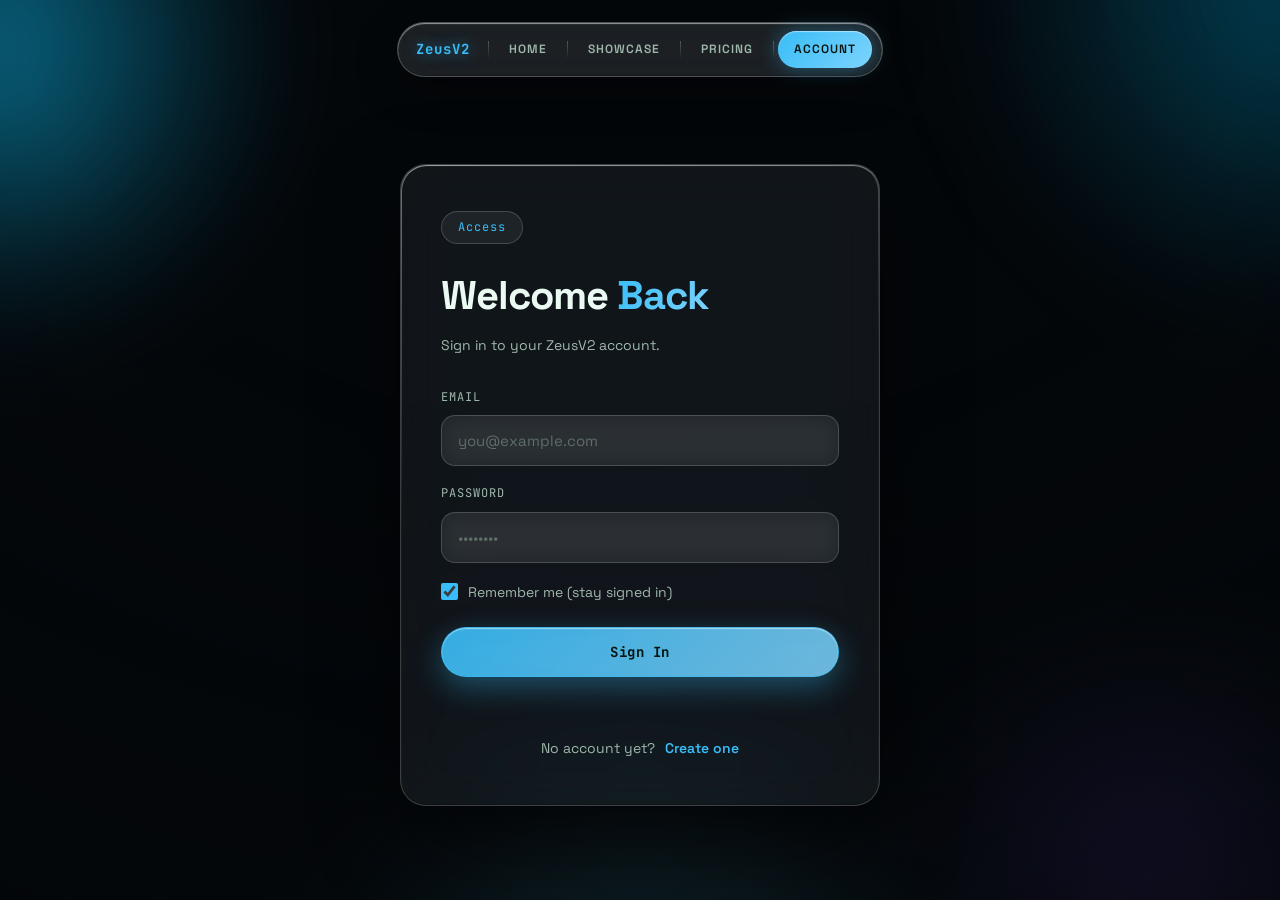
==== account.html @ 8a1e8d16 "Add files via upload" ====
<!DOCTYPE html>
<html lang="en">
<head>
<meta charset="UTF-8" />
<meta name="viewport" content="width=device-width, initial-scale=1.0" />
<title>ZeusV2 — Account</title>
<link rel="preconnect" href="https://fonts.googleapis.com" />
<link rel="preconnect" href="https://fonts.gstatic.com" crossorigin />
<link href="https://fonts.googleapis.com/css2?family=Space+Grotesk:wght@400;500;600;700&family=JetBrains+Mono:wght@500;700&display=swap" rel="stylesheet" />
<style>
  :root {
    --bg: #04070a;
    --green: #38bdf8;
    --green-soft: #7dd3fc;
    --green-dim: #0e7490;
    --text: #eafaf2;
    --muted: #9fb8ac;
    --radius: 26px;
    --glass: rgba(255,255,255,0.06);
    --glass-strong: rgba(255,255,255,0.10);
    --glass-border: rgba(255,255,255,0.18);
    --glass-hi: rgba(255,255,255,0.35);
  }

  * { margin: 0; padding: 0; box-sizing: border-box; }
  html { scroll-behavior: smooth; }
  body {
    font-family: 'Space Grotesk', system-ui, sans-serif;
    background: var(--bg); color: var(--text); line-height: 1.6;
    -webkit-font-smoothing: antialiased; overflow-x: hidden; min-height: 100vh;
  }
  ::selection { background: rgba(56,189,248,0.3); color: #fff; }

  body::before {
    content: ''; position: fixed; inset: -30%; z-index: 0; pointer-events: none;
    background:
      radial-gradient(38vw 38vw at 18% 22%, rgba(56,189,248,0.55), transparent 60%),
      radial-gradient(42vw 42vw at 82% 18%, rgba(14,116,144,0.5), transparent 60%),
      radial-gradient(46vw 46vw at 50% 95%, rgba(125,211,252,0.4), transparent 60%),
      radial-gradient(30vw 30vw at 75% 80%, rgba(120,90,255,0.25), transparent 60%);
    filter: blur(60px) saturate(140%);
    animation: drift 22s ease-in-out infinite alternate;
  }
  @keyframes drift {
    0%   { transform: translate(0,0) scale(1) rotate(0deg); }
    50%  { transform: translate(4%, -3%) scale(1.08) rotate(8deg); }
    100% { transform: translate(-3%, 4%) scale(1.04) rotate(-6deg); }
  }
  body::after {
    content: ''; position: fixed; inset: 0; z-index: 0; pointer-events: none;
    background: radial-gradient(120% 120% at 50% 0%, transparent 40%, rgba(4,7,10,0.7) 100%);
  }

  #cursorGlow {
    position: fixed; top: 0; left: 0; width: 460px; height: 460px; border-radius: 50%;
    pointer-events: none; z-index: 1; transform: translate(-50%, -50%);
    background: radial-gradient(circle, rgba(56,189,248,0.22), rgba(56,189,248,0.07) 35%, transparent 70%);
    filter: blur(14px); transition: opacity .4s; opacity: 0; mix-blend-mode: screen;
  }

  #progress { position: fixed; top: 0; left: 0; height: 3px; width: 0%; z-index: 300; background: linear-gradient(90deg, var(--green-dim), var(--green), var(--green-soft)); box-shadow: 0 0 12px var(--green); }

  .container { max-width: 480px; margin: 0 auto; padding: 0 24px; position: relative; z-index: 2; }

  .btn {
    font-family: 'JetBrains Mono', monospace; font-weight: 700; font-size: 14px;
    letter-spacing: 0.5px; padding: 15px 38px; border-radius: 50px;
    text-decoration: none; display: inline-block; cursor: pointer; position: relative; overflow: hidden;
    transition: transform .25s, box-shadow .25s, background .25s, color .25s;
    border: 1px solid var(--glass-border); color: var(--text);
    background: var(--glass-strong);
    backdrop-filter: blur(14px) saturate(160%); -webkit-backdrop-filter: blur(14px) saturate(160%);
    box-shadow: inset 0 1px 1px var(--glass-hi), 0 8px 24px rgba(0,0,0,0.35);
  }
  .btn-primary {
    color: #04130c; border: 1px solid rgba(56,189,248,0.5);
    background: linear-gradient(135deg, rgba(56,189,248,0.9), rgba(125,211,252,0.85));
    box-shadow: inset 0 1px 1px rgba(255,255,255,0.5), 0 10px 30px rgba(56,189,248,0.35);
  }
  .btn-primary:hover { transform: translateY(-3px); box-shadow: inset 0 1px 1px rgba(255,255,255,0.6), 0 14px 44px rgba(56,189,248,0.5); }

  /* ===== Floating glass panel ===== */
  .side-panel {
    position: fixed; top: 22px; left: 50%; transform: translateX(-50%);
    z-index: 60; display: flex; flex-direction: row; align-items: center; gap: 4px;
    padding: 8px 10px; border-radius: 50px;
    background: rgba(255,255,255,0.10); backdrop-filter: blur(30px) saturate(180%);
    -webkit-backdrop-filter: blur(30px) saturate(180%);
    border: 1px solid rgba(255,255,255,0.22);
    box-shadow: inset 0 1px 1px rgba(255,255,255,0.55), inset 0 -1px 1px rgba(0,0,0,0.18), 0 12px 40px rgba(0,0,0,0.45);
  }
  .side-panel .sp-name {
    font-family: 'JetBrains Mono', monospace; font-weight: 700; font-size: 14px;
    letter-spacing: 1px; color: var(--green); padding: 0 14px 0 8px; text-shadow: 0 0 14px rgba(56,189,248,0.6);
  }
  .side-panel .sp-divider { width: 1px; height: 18px; background: linear-gradient(rgba(255,255,255,0.25), transparent); }
  .side-panel a {
    position: relative; color: var(--muted); text-decoration: none; font-size: 12px; font-weight: 600;
    letter-spacing: 1px; text-transform: uppercase; padding: 9px 16px; border-radius: 50px;
    transition: color .25s, background .25s, box-shadow .25s;
  }
  .side-panel a:hover { color: var(--text); background: rgba(255,255,255,0.10); }
  .side-panel a.active { color: #04130c; background: linear-gradient(135deg, var(--green), var(--green-soft)); box-shadow: inset 0 1px 1px rgba(255,255,255,0.5), 0 0 20px rgba(56,189,248,0.4); }

  /* ===== Account card ===== */
  .account-wrap { min-height: 100vh; display: flex; flex-direction: column; justify-content: center; padding: 130px 0 60px; }
  .account-card {
    position: relative; border-radius: var(--radius); padding: 46px 40px;
    background: var(--glass); backdrop-filter: blur(26px) saturate(170%); -webkit-backdrop-filter: blur(26px) saturate(170%);
    border: 1px solid var(--glass-border);
    box-shadow: inset 0 1px 1px var(--glass-hi), inset 0 -1px 1px rgba(0,0,0,0.25), 0 30px 80px rgba(0,0,0,0.55);
  }
  .account-card::before {
    content: ''; position: absolute; inset: 0; border-radius: var(--radius); padding: 1px; pointer-events: none;
    background: linear-gradient(160deg, rgba(255,255,255,0.4), transparent 45%);
    -webkit-mask: linear-gradient(#000 0 0) content-box, linear-gradient(#000 0 0);
    -webkit-mask-composite: xor; mask-composite: exclude;
  }
  .account-card .tag {
    display: inline-block; font-family: 'JetBrains Mono', monospace; font-size: 12px;
    color: var(--green); border: 1px solid var(--glass-border); border-radius: 50px;
    padding: 6px 16px; margin-bottom: 20px; letter-spacing: 1px; background: var(--glass);
  }
  .account-card h1 { font-size: clamp(30px, 5vw, 40px); font-weight: 700; letter-spacing: -1px; margin-bottom: 6px; }
  .account-card h1 .accent {
    background: linear-gradient(120deg, var(--green), var(--green-soft));
    -webkit-background-clip: text; background-clip: text; -webkit-text-fill-color: transparent;
  }
  .account-card .sub { color: var(--muted); font-size: 14px; margin-bottom: 32px; }

  .field { margin-bottom: 18px; }
  .field label {
    display: block; font-family: 'JetBrains Mono', monospace; font-size: 12px;
    letter-spacing: 1px; text-transform: uppercase; color: var(--muted); margin-bottom: 8px;
  }
  .field input {
    width: 100%; padding: 15px 16px; border-radius: 14px;
    background: var(--glass); border: 1px solid var(--glass-border); color: var(--text);
    font-family: 'Space Grotesk', sans-serif; font-size: 15px; outline: none;
    backdrop-filter: blur(10px); -webkit-backdrop-filter: blur(10px);
    transition: border-color .25s, box-shadow .25s;
  }
  .field input::placeholder { color: #5d6f66; }
  .field input:focus { border-color: rgba(56,189,248,0.6); box-shadow: 0 0 0 3px rgba(56,189,248,0.15); }

  .remember { display: flex; align-items: center; gap: 10px; margin: 6px 0 24px; color: var(--muted); font-size: 14px; cursor: pointer; user-select: none; }
  .remember input { width: 17px; height: 17px; accent-color: var(--green); cursor: pointer; }

  .toggle-row { margin-top: 24px; text-align: center; color: var(--muted); font-size: 14px; }
  .toggle-row button {
    background: none; border: none; color: var(--green); font-family: 'Space Grotesk', sans-serif;
    font-weight: 600; font-size: 14px; cursor: pointer; padding: 0; margin-left: 6px;
  }
  .toggle-row button:hover { text-shadow: 0 0 10px var(--green); }

  .msg { margin-top: 18px; font-size: 13px; min-height: 18px; text-align: center; }
  .msg.error { color: #ff6b6b; }
  .msg.ok { color: var(--green); }

  @media (max-width: 900px) { .side-panel { display: none; } }
</style>
</head>
<body>

<div id="progress"></div>
<div id="cursorGlow"></div>

<aside class="side-panel">
  <div class="sp-name">ZeusV2</div>
  <div class="sp-divider"></div>
  <a href="index.html#top">Home</a>
  <div class="sp-divider"></div>
  <a href="index.html#showcase">Showcase</a>
  <div class="sp-divider"></div>
  <a href="index.html#pricing">Pricing</a>
  <div class="sp-divider"></div>
  <a href="account.html" class="active">Account</a>
</aside>

<main class="account-wrap container">
  <div class="account-card">
    <span class="tag" id="formTag">Access</span>
    <h1 id="formTitle">Welcome <span class="accent">Back</span></h1>
    <p class="sub" id="formSub">Sign in to your ZeusV2 account.</p>

    <form id="authForm" novalidate>
      <div class="field" id="usernameField" style="display:none;">
        <label for="username">Username</label>
        <input type="text" id="username" name="username" placeholder="Your username" autocomplete="username" />
      </div>
      <div class="field">
        <label for="email">Email</label>
        <input type="email" id="email" name="email" placeholder="you@example.com" autocomplete="email" required />
      </div>
      <div class="field">
        <label for="password">Password</label>
        <input type="password" id="password" name="password" placeholder="••••••••" autocomplete="current-password" required />
      </div>
      <label class="remember" id="rememberRow" style="display:none;">
        <input type="checkbox" id="remember" checked />
        <span>Remember me (stay signed in)</span>
      </label>
      <button type="submit" class="btn btn-primary" id="submitBtn" style="width:100%;">Sign In</button>
      <div class="msg" id="msg"></div>
    </form>

    <div class="toggle-row">
      <span id="toggleText">No account yet?</span>
      <button type="button" id="toggleBtn">Create one</button>
    </div>
  </div>
</main>

<script>
  let mode = 'login';

  const form = document.getElementById('authForm');
  const usernameField = document.getElementById('usernameField');
  const emailInput = document.getElementById('email');
  const passwordInput = document.getElementById('password');
  const submitBtn = document.getElementById('submitBtn');
  const msg = document.getElementById('msg');
  const toggleBtn = document.getElementById('toggleBtn');
  const toggleText = document.getElementById('toggleText');
  const formTitle = document.getElementById('formTitle');
  const formSub = document.getElementById('formSub');
  const formTag = document.getElementById('formTag');

  function setMode(next) {
    mode = next;
    msg.textContent = '';
    msg.className = 'msg';
    if (mode === 'login') {
      usernameField.style.display = 'none';
      document.getElementById('rememberRow').style.display = 'flex';
      formTag.textContent = 'Access';
      formTitle.innerHTML = 'Welcome <span class="accent">Back</span>';
      formSub.textContent = 'Sign in to your ZeusV2 account.';
      submitBtn.textContent = 'Sign In';
      toggleText.textContent = 'No account yet?';
      toggleBtn.textContent = 'Create one';
      passwordInput.setAttribute('autocomplete', 'current-password');
    } else {
      usernameField.style.display = 'block';
      document.getElementById('rememberRow').style.display = 'none';
      formTag.textContent = 'Join';
      formTitle.innerHTML = 'Create <span class="accent">Account</span>';
      formSub.textContent = 'Register to get access to ZeusV2.';
      submitBtn.textContent = 'Register';
      toggleText.textContent = 'Already have an account?';
      toggleBtn.textContent = 'Sign in';
      passwordInput.setAttribute('autocomplete', 'new-password');
    }
  }

  toggleBtn.addEventListener('click', () => { setMode(mode === 'login' ? 'register' : 'login'); });
  setMode('login');

  form.addEventListener('submit', (e) => {
    e.preventDefault();
    msg.className = 'msg';
    msg.textContent = '';

    const email = emailInput.value.trim();
    const password = passwordInput.value;
    const username = usernameField.querySelector('input').value.trim();

    if (!email || !password) { msg.className = 'msg error'; msg.textContent = 'Email and password are required.'; return; }
    if (!/^[^\s@]+@[^\s@]+\.[^\s@]+$/.test(email)) { msg.className = 'msg error'; msg.textContent = 'Please enter a valid email address.'; return; }
    if (password.length < 6) { msg.className = 'msg error'; msg.textContent = 'Password must be at least 6 characters.'; return; }
    if (mode === 'register' && !username) { msg.className = 'msg error'; msg.textContent = 'Username is required.'; return; }

    try {
      const accounts = JSON.parse(localStorage.getItem('zeus-accounts') || '[]');
      if (mode === 'register') {
        if (accounts.some(a => a.email === email || a.username === username)) {
          msg.className = 'msg error'; msg.textContent = 'Account with this email or username already exists.'; return;
        }
        const uid = 'ZV-' + Math.random().toString(36).slice(2, 10).toUpperCase();
        accounts.push({ email, username, password, uid, subscription: 'none' });
        localStorage.setItem('zeus-accounts', JSON.stringify(accounts));
        msg.className = 'msg ok'; msg.textContent = 'Account created! Signing you in…';
        localStorage.setItem('zeus-session', username);
        setTimeout(() => { window.location.href = 'profile.html'; }, 900);
      } else {
        const found = accounts.find(a => a.email === email && a.password === password);
        if (!found) { msg.className = 'msg error'; msg.textContent = 'Invalid email or password.'; return; }
        const sessionKey = found.username || found.email;
        localStorage.setItem('zeus-session', sessionKey);
        if (document.getElementById('remember').checked) {
          sessionStorage.removeItem('zeus-session');
        } else {
          sessionStorage.setItem('zeus-session', sessionKey);
        }
        msg.className = 'msg ok'; msg.textContent = 'Signed in as ' + sessionKey + '. Redirecting…';
        setTimeout(() => { window.location.href = 'profile.html'; }, 900);
      }
    } catch (err) {
      msg.className = 'msg error'; msg.textContent = 'Something went wrong.';
    }
  });

  const progress = document.getElementById('progress');
  const onScroll = () => {
    const h = document.documentElement;
    progress.style.width = (h.scrollTop / (h.scrollHeight - h.clientHeight) * 100) + '%';
  };
  window.addEventListener('scroll', onScroll); onScroll();

  /* ===== Cursor glow ===== */
  const cursorGlow = document.getElementById('cursorGlow');
  let cgX = window.innerWidth / 2, cgY = window.innerHeight / 2;
  let tgX = cgX, tgY = cgY;
  window.addEventListener('mousemove', (e) => {
    tgX = e.clientX; tgY = e.clientY;
    cursorGlow.style.opacity = '1';
  });
  window.addEventListener('mouseleave', () => { cursorGlow.style.opacity = '0'; });
  const renderGlow = () => {
    cgX += (tgX - cgX) * 0.15;
    cgY += (tgY - cgY) * 0.15;
    cursorGlow.style.left = cgX + 'px';
    cursorGlow.style.top = cgY + 'px';
    requestAnimationFrame(renderGlow);
  };
  renderGlow();

</script>
</body>
</html>
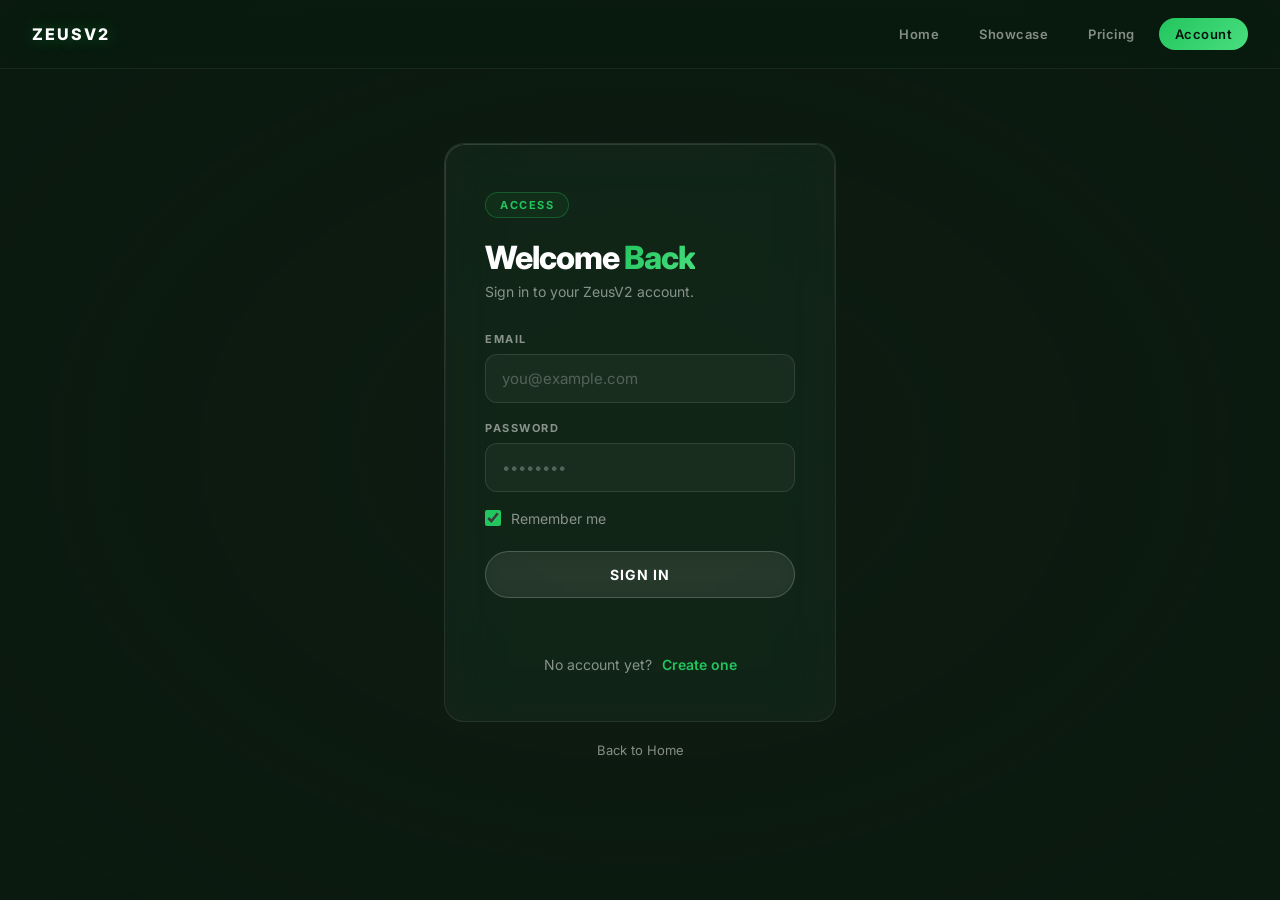
==== commit 689a34e9: "Add files via upload" ====
--- a/account.html
+++ b/account.html
@@ -6,179 +6,205 @@
 <title>ZeusV2 — Account</title>
 <link rel="preconnect" href="https://fonts.googleapis.com" />
 <link rel="preconnect" href="https://fonts.gstatic.com" crossorigin />
-<link href="https://fonts.googleapis.com/css2?family=Space+Grotesk:wght@400;500;600;700&family=JetBrains+Mono:wght@500;700&display=swap" rel="stylesheet" />
+<link href="https://fonts.googleapis.com/css2?family=Inter:wght@400;500;600;700;800;900&display=swap" rel="stylesheet" />
 <style>
   :root {
-    --bg: #04070a;
-    --green: #38bdf8;
-    --green-soft: #7dd3fc;
-    --green-dim: #0e7490;
-    --text: #eafaf2;
-    --muted: #9fb8ac;
-    --radius: 26px;
-    --glass: rgba(255,255,255,0.06);
-    --glass-strong: rgba(255,255,255,0.10);
-    --glass-border: rgba(255,255,255,0.18);
-    --glass-hi: rgba(255,255,255,0.35);
-  }
-
+    --white: #ffffff;
+    --green: #22c55e;
+    --green-soft: #4ade80;
+    --muted: rgba(255,255,255,0.5);
+    --error: #ff6b6b;
+    --glass-bg: rgba(255,255,255,0.05);
+    --glass-border: rgba(255,255,255,0.1);
+  }
   * { margin: 0; padding: 0; box-sizing: border-box; }
-  html { scroll-behavior: smooth; }
   body {
-    font-family: 'Space Grotesk', system-ui, sans-serif;
-    background: var(--bg); color: var(--text); line-height: 1.6;
-    -webkit-font-smoothing: antialiased; overflow-x: hidden; min-height: 100vh;
-  }
-  ::selection { background: rgba(56,189,248,0.3); color: #fff; }
-
-  body::before {
-    content: ''; position: fixed; inset: -30%; z-index: 0; pointer-events: none;
-    background:
-      radial-gradient(38vw 38vw at 18% 22%, rgba(56,189,248,0.55), transparent 60%),
-      radial-gradient(42vw 42vw at 82% 18%, rgba(14,116,144,0.5), transparent 60%),
-      radial-gradient(46vw 46vw at 50% 95%, rgba(125,211,252,0.4), transparent 60%),
-      radial-gradient(30vw 30vw at 75% 80%, rgba(120,90,255,0.25), transparent 60%);
-    filter: blur(60px) saturate(140%);
-    animation: drift 22s ease-in-out infinite alternate;
-  }
-  @keyframes drift {
-    0%   { transform: translate(0,0) scale(1) rotate(0deg); }
-    50%  { transform: translate(4%, -3%) scale(1.08) rotate(8deg); }
-    100% { transform: translate(-3%, 4%) scale(1.04) rotate(-6deg); }
-  }
-  body::after {
-    content: ''; position: fixed; inset: 0; z-index: 0; pointer-events: none;
-    background: radial-gradient(120% 120% at 50% 0%, transparent 40%, rgba(4,7,10,0.7) 100%);
-  }
-
-  #cursorGlow {
-    position: fixed; top: 0; left: 0; width: 460px; height: 460px; border-radius: 50%;
-    pointer-events: none; z-index: 1; transform: translate(-50%, -50%);
-    background: radial-gradient(circle, rgba(56,189,248,0.22), rgba(56,189,248,0.07) 35%, transparent 70%);
-    filter: blur(14px); transition: opacity .4s; opacity: 0; mix-blend-mode: screen;
-  }
-
-  #progress { position: fixed; top: 0; left: 0; height: 3px; width: 0%; z-index: 300; background: linear-gradient(90deg, var(--green-dim), var(--green), var(--green-soft)); box-shadow: 0 0 12px var(--green); }
-
-  .container { max-width: 480px; margin: 0 auto; padding: 0 24px; position: relative; z-index: 2; }
-
-  .btn {
-    font-family: 'JetBrains Mono', monospace; font-weight: 700; font-size: 14px;
-    letter-spacing: 0.5px; padding: 15px 38px; border-radius: 50px;
-    text-decoration: none; display: inline-block; cursor: pointer; position: relative; overflow: hidden;
-    transition: transform .25s, box-shadow .25s, background .25s, color .25s;
-    border: 1px solid var(--glass-border); color: var(--text);
-    background: var(--glass-strong);
-    backdrop-filter: blur(14px) saturate(160%); -webkit-backdrop-filter: blur(14px) saturate(160%);
-    box-shadow: inset 0 1px 1px var(--glass-hi), 0 8px 24px rgba(0,0,0,0.35);
-  }
-  .btn-primary {
-    color: #04130c; border: 1px solid rgba(56,189,248,0.5);
-    background: linear-gradient(135deg, rgba(56,189,248,0.9), rgba(125,211,252,0.85));
-    box-shadow: inset 0 1px 1px rgba(255,255,255,0.5), 0 10px 30px rgba(56,189,248,0.35);
-  }
-  .btn-primary:hover { transform: translateY(-3px); box-shadow: inset 0 1px 1px rgba(255,255,255,0.6), 0 14px 44px rgba(56,189,248,0.5); }
-
-  /* ===== Floating glass panel ===== */
-  .side-panel {
-    position: fixed; top: 22px; left: 50%; transform: translateX(-50%);
-    z-index: 60; display: flex; flex-direction: row; align-items: center; gap: 4px;
-    padding: 8px 10px; border-radius: 50px;
-    background: rgba(255,255,255,0.10); backdrop-filter: blur(30px) saturate(180%);
-    -webkit-backdrop-filter: blur(30px) saturate(180%);
-    border: 1px solid rgba(255,255,255,0.22);
-    box-shadow: inset 0 1px 1px rgba(255,255,255,0.55), inset 0 -1px 1px rgba(0,0,0,0.18), 0 12px 40px rgba(0,0,0,0.45);
-  }
-  .side-panel .sp-name {
-    font-family: 'JetBrains Mono', monospace; font-weight: 700; font-size: 14px;
-    letter-spacing: 1px; color: var(--green); padding: 0 14px 0 8px; text-shadow: 0 0 14px rgba(56,189,248,0.6);
-  }
-  .side-panel .sp-divider { width: 1px; height: 18px; background: linear-gradient(rgba(255,255,255,0.25), transparent); }
-  .side-panel a {
-    position: relative; color: var(--muted); text-decoration: none; font-size: 12px; font-weight: 600;
-    letter-spacing: 1px; text-transform: uppercase; padding: 9px 16px; border-radius: 50px;
-    transition: color .25s, background .25s, box-shadow .25s;
-  }
-  .side-panel a:hover { color: var(--text); background: rgba(255,255,255,0.10); }
-  .side-panel a.active { color: #04130c; background: linear-gradient(135deg, var(--green), var(--green-soft)); box-shadow: inset 0 1px 1px rgba(255,255,255,0.5), 0 0 20px rgba(56,189,248,0.4); }
-
-  /* ===== Account card ===== */
-  .account-wrap { min-height: 100vh; display: flex; flex-direction: column; justify-content: center; padding: 130px 0 60px; }
-  .account-card {
-    position: relative; border-radius: var(--radius); padding: 46px 40px;
-    background: var(--glass); backdrop-filter: blur(26px) saturate(170%); -webkit-backdrop-filter: blur(26px) saturate(170%);
-    border: 1px solid var(--glass-border);
-    box-shadow: inset 0 1px 1px var(--glass-hi), inset 0 -1px 1px rgba(0,0,0,0.25), 0 30px 80px rgba(0,0,0,0.55);
-  }
-  .account-card::before {
-    content: ''; position: absolute; inset: 0; border-radius: var(--radius); padding: 1px; pointer-events: none;
-    background: linear-gradient(160deg, rgba(255,255,255,0.4), transparent 45%);
+    font-family: 'Inter', system-ui, sans-serif;
+    background: #1c231d; color: var(--white);
+    min-height: 100vh; display: flex; align-items: center; justify-content: center;
+    overflow-x: hidden;
+    opacity: 0; animation: pageFade 0.6s ease forwards;
+  }
+  @keyframes pageFade {
+    from { opacity: 0; }
+    to { opacity: 1; }
+  }
+  ::selection { background: rgba(34,197,94,0.3); color: #fff; }
+  :focus-visible { outline: 2px solid var(--green); outline-offset: 2px; }
+
+  /* BG layers */
+  .bg-img {
+    position: fixed; inset: 0; z-index: 0;
+    background: url('https://images.unsplash.com/photo-1448375240586-882707db888b?w=1920&q=80') center/cover no-repeat;
+    transform: scale(1.1);
+  }
+  .bg-img::after { content: ''; position: absolute; inset: 0; background: rgba(10,26,15,0.8); }
+  .bg-vignette {
+    position: fixed; inset: 0; z-index: 0; pointer-events: none;
+    background: radial-gradient(ellipse at center, transparent 20%, rgba(10,26,15,0.85) 100%);
+  }
+
+  .wrap {
+    position: relative; z-index: 2;
+    width: 100%; max-width: 440px; padding: 24px;
+  }
+
+  .card {
+    padding: 48px 40px;
+    border-radius: 20px;
+    background: rgba(255,255,255,0.04);
+    border: 1px solid rgba(255,255,255,0.08);
+    backdrop-filter: blur(24px) saturate(160%);
+    -webkit-backdrop-filter: blur(24px) saturate(160%);
+    position: relative;
+    opacity: 0; transform: translateY(20px); animation: cardUp 0.7s 0.15s ease forwards;
+  }
+  @keyframes cardUp {
+    from { opacity: 0; transform: translateY(20px); }
+    to { opacity: 1; transform: translateY(0); }
+  }
+  .card::before {
+    content: ''; position: absolute; inset: 0; border-radius: 20px; padding: 1px; pointer-events: none;
+    background: linear-gradient(160deg, rgba(255,255,255,0.15), transparent 50%);
     -webkit-mask: linear-gradient(#000 0 0) content-box, linear-gradient(#000 0 0);
     -webkit-mask-composite: xor; mask-composite: exclude;
   }
-  .account-card .tag {
-    display: inline-block; font-family: 'JetBrains Mono', monospace; font-size: 12px;
-    color: var(--green); border: 1px solid var(--glass-border); border-radius: 50px;
-    padding: 6px 16px; margin-bottom: 20px; letter-spacing: 1px; background: var(--glass);
-  }
-  .account-card h1 { font-size: clamp(30px, 5vw, 40px); font-weight: 700; letter-spacing: -1px; margin-bottom: 6px; }
-  .account-card h1 .accent {
-    background: linear-gradient(120deg, var(--green), var(--green-soft));
+
+  .tag {
+    display: inline-block; font-size: 11px; font-weight: 700;
+    letter-spacing: 1.5px; text-transform: uppercase;
+    color: var(--green); border: 1px solid rgba(34,197,94,0.3);
+    border-radius: 50px; padding: 5px 14px; margin-bottom: 20px;
+    background: rgba(34,197,94,0.06);
+  }
+  h1 {
+    font-size: 32px; font-weight: 800; letter-spacing: -1px; margin-bottom: 6px;
+  }
+  h1 .accent {
+    background: linear-gradient(135deg, var(--green), var(--green-soft));
     -webkit-background-clip: text; background-clip: text; -webkit-text-fill-color: transparent;
   }
-  .account-card .sub { color: var(--muted); font-size: 14px; margin-bottom: 32px; }
+  .sub { color: var(--muted); font-size: 14px; margin-bottom: 32px; }
 
   .field { margin-bottom: 18px; }
   .field label {
-    display: block; font-family: 'JetBrains Mono', monospace; font-size: 12px;
-    letter-spacing: 1px; text-transform: uppercase; color: var(--muted); margin-bottom: 8px;
+    display: block; font-size: 11px; font-weight: 700;
+    letter-spacing: 1.5px; text-transform: uppercase; color: var(--muted); margin-bottom: 8px;
   }
   .field input {
-    width: 100%; padding: 15px 16px; border-radius: 14px;
-    background: var(--glass); border: 1px solid var(--glass-border); color: var(--text);
-    font-family: 'Space Grotesk', sans-serif; font-size: 15px; outline: none;
-    backdrop-filter: blur(10px); -webkit-backdrop-filter: blur(10px);
-    transition: border-color .25s, box-shadow .25s;
-  }
-  .field input::placeholder { color: #5d6f66; }
-  .field input:focus { border-color: rgba(56,189,248,0.6); box-shadow: 0 0 0 3px rgba(56,189,248,0.15); }
-
-  .remember { display: flex; align-items: center; gap: 10px; margin: 6px 0 24px; color: var(--muted); font-size: 14px; cursor: pointer; user-select: none; }
-  .remember input { width: 17px; height: 17px; accent-color: var(--green); cursor: pointer; }
+    width: 100%; padding: 14px 16px; border-radius: 12px;
+    background: rgba(255,255,255,0.04); border: 1px solid rgba(255,255,255,0.1);
+    color: var(--white); font-family: 'Inter', sans-serif; font-size: 15px; outline: none;
+    transition: border-color 0.25s, box-shadow 0.25s;
+  }
+  .field input::placeholder { color: rgba(255,255,255,0.25); }
+  .field input:focus { border-color: rgba(34,197,94,0.5); box-shadow: 0 0 0 3px rgba(34,197,94,0.1); }
+  .field-error {
+    font-size: 12px; color: var(--error); margin-top: 6px; display: none;
+  }
+  .field-error.show { display: block; }
+
+  .remember {
+    display: flex; align-items: center; gap: 10px;
+    margin: 6px 0 24px; color: var(--muted); font-size: 14px; cursor: pointer; user-select: none;
+  }
+  .remember input { width: 16px; height: 16px; accent-color: var(--green); cursor: pointer; }
+
+.btn-submit {
+    width: 100%; padding: 14px; border-radius: 50px; border: 1px solid rgba(255,255,255,0.2); cursor: pointer;
+    font-family: 'Inter', sans-serif; font-size: 14px; font-weight: 700;
+    letter-spacing: 1px; text-transform: uppercase;
+    background: rgba(255,255,255,0.06);
+    color: var(--white);
+    backdrop-filter: blur(10px);
+    -webkit-backdrop-filter: blur(10px);
+    transition: background 0.3s, border-color 0.3s, transform 0.3s;
+    position: relative; overflow: hidden;
+}
+.btn-submit:hover {
+    background: rgba(255,255,255,0.12);
+    border-color: rgba(255,255,255,0.4);
+    transform: translateY(-2px);
+}
+.btn-submit:disabled { opacity: 0.5; cursor: not-allowed; transform: none; }
+.btn-submit.loading { color: transparent; pointer-events: none; }
+.btn-submit.loading::after {
+    content: ''; position: absolute; top: 50%; left: 50%; width: 20px; height: 20px;
+    margin: -10px 0 0 -10px; border: 2px solid #04130c; border-right-color: transparent;
+    border-radius: 50%; animation: spin 0.6s linear infinite;
+}
+  @keyframes spin { to { transform: rotate(360deg); } }
+
+  .msg { margin-top: 16px; font-size: 13px; min-height: 18px; text-align: center; }
+  .msg.error { color: var(--error); }
+  .msg.ok { color: var(--green); }
+  .msg.warn { color: #ffb86b; }
 
   .toggle-row { margin-top: 24px; text-align: center; color: var(--muted); font-size: 14px; }
   .toggle-row button {
-    background: none; border: none; color: var(--green); font-family: 'Space Grotesk', sans-serif;
+    background: none; border: none; color: var(--green); font-family: 'Inter', sans-serif;
     font-weight: 600; font-size: 14px; cursor: pointer; padding: 0; margin-left: 6px;
   }
   .toggle-row button:hover { text-shadow: 0 0 10px var(--green); }
 
-  .msg { margin-top: 18px; font-size: 13px; min-height: 18px; text-align: center; }
-  .msg.error { color: #ff6b6b; }
-  .msg.ok { color: var(--green); }
-
-  @media (max-width: 900px) { .side-panel { display: none; } }
+  .back-link {
+    display: block; text-align: center; margin-top: 20px;
+    color: var(--muted); font-size: 13px; text-decoration: none;
+    transition: color 0.25s;
+  }
+  .back-link:hover { color: var(--white); }
+
+  /* Nav */
+  .nav {
+    position: fixed; top: 0; left: 0; right: 0; z-index: 100;
+    padding: 18px 32px;
+    display: flex; align-items: center; justify-content: space-between;
+    background: rgba(10,26,15,0.85);
+    backdrop-filter: blur(20px) saturate(160%);
+    border-bottom: 1px solid rgba(255,255,255,0.06);
+  }
+  .nav-brand {
+    font-size: 16px; font-weight: 800; letter-spacing: 2px; color: var(--white);
+    text-decoration: none; text-shadow: 0 0 16px rgba(34,197,94,0.4);
+  }
+  .nav-links { display: flex; gap: 8px; align-items: center; }
+  .nav-links a {
+    color: var(--muted); text-decoration: none; font-size: 13px; font-weight: 600;
+    letter-spacing: 0.5px; padding: 8px 16px; border-radius: 50px;
+    transition: color 0.25s, background 0.25s;
+  }
+  .nav-links a:hover { color: var(--white); background: rgba(255,255,255,0.08); }
+  .nav-links a.active {
+    color: #04130c; background: linear-gradient(135deg, var(--green), var(--green-soft));
+  }
+
+  @media (max-width: 768px) {
+    .nav-links { display: none; }
+    .card { padding: 36px 28px; }
+  }
+  @media (prefers-reduced-motion: reduce) {
+    *, *::before, *::after { animation-duration: 0.01ms !important; transition-duration: 0.01ms !important; }
+  }
 </style>
 </head>
 <body>
 
-<div id="progress"></div>
-<div id="cursorGlow"></div>
-
-<aside class="side-panel">
-  <div class="sp-name">ZeusV2</div>
-  <div class="sp-divider"></div>
-  <a href="index.html#top">Home</a>
-  <div class="sp-divider"></div>
-  <a href="index.html#showcase">Showcase</a>
-  <div class="sp-divider"></div>
-  <a href="index.html#pricing">Pricing</a>
-  <div class="sp-divider"></div>
-  <a href="account.html" class="active">Account</a>
-</aside>
-
-<main class="account-wrap container">
-  <div class="account-card">
+<div class="bg-img"></div>
+<div class="bg-vignette"></div>
+
+<nav class="nav">
+  <a href="index.html" class="nav-brand">ZEUSV2</a>
+  <div class="nav-links">
+    <a href="index.html">Home</a>
+    
+    <a href="index.html#showcase">Showcase</a>
+    <a href="index.html#pricing">Pricing</a>
+    <a href="account.html" class="active">Account</a>
+  </div>
+</nav>
+
+<main class="wrap">
+  <div class="card">
     <span class="tag" id="formTag">Access</span>
     <h1 id="formTitle">Welcome <span class="accent">Back</span></h1>
     <p class="sub" id="formSub">Sign in to your ZeusV2 account.</p>
@@ -186,21 +212,24 @@
     <form id="authForm" novalidate>
       <div class="field" id="usernameField" style="display:none;">
         <label for="username">Username</label>
-        <input type="text" id="username" name="username" placeholder="Your username" autocomplete="username" />
+        <input type="text" id="username" placeholder="Your username" autocomplete="username" />
+        <div class="field-error" id="usernameError"></div>
       </div>
       <div class="field">
         <label for="email">Email</label>
-        <input type="email" id="email" name="email" placeholder="you@example.com" autocomplete="email" required />
+        <input type="email" id="email" placeholder="you@example.com" autocomplete="email" required />
+        <div class="field-error" id="emailError"></div>
       </div>
       <div class="field">
         <label for="password">Password</label>
-        <input type="password" id="password" name="password" placeholder="••••••••" autocomplete="current-password" required />
+        <input type="password" id="password" placeholder="••••••••" autocomplete="current-password" required />
+        <div class="field-error" id="passwordError"></div>
       </div>
-      <label class="remember" id="rememberRow" style="display:none;">
+      <label class="remember" id="rememberRow">
         <input type="checkbox" id="remember" checked />
-        <span>Remember me (stay signed in)</span>
+        <span>Remember me</span>
       </label>
-      <button type="submit" class="btn btn-primary" id="submitBtn" style="width:100%;">Sign In</button>
+      <button type="submit" class="btn-submit" id="submitBtn">Sign In</button>
       <div class="msg" id="msg"></div>
     </form>
 
@@ -209,13 +238,16 @@
       <button type="button" id="toggleBtn">Create one</button>
     </div>
   </div>
+  <a href="index.html" class="back-link">Back to Home</a>
 </main>
 
 <script>
+(() => {
+  'use strict';
   let mode = 'login';
-
   const form = document.getElementById('authForm');
   const usernameField = document.getElementById('usernameField');
+  const usernameInput = document.getElementById('username');
   const emailInput = document.getElementById('email');
   const passwordInput = document.getElementById('password');
   const submitBtn = document.getElementById('submitBtn');
@@ -225,106 +257,97 @@
   const formTitle = document.getElementById('formTitle');
   const formSub = document.getElementById('formSub');
   const formTag = document.getElementById('formTag');
+  const rememberRow = document.getElementById('rememberRow');
+
+  function clearErrors() {
+    [usernameInput, emailInput, passwordInput].forEach(i => {
+      i.removeAttribute('aria-invalid');
+      const err = i.parentElement.querySelector('.field-error');
+      if (err) { err.textContent = ''; err.classList.remove('show'); }
+    });
+  }
+  function showError(input, text) {
+    input.setAttribute('aria-invalid', 'true');
+    const err = input.parentElement.querySelector('.field-error');
+    if (err) { err.textContent = text; err.classList.add('show'); }
+  }
+  function setLoading(loading) {
+    if (loading) { submitBtn.classList.add('loading'); submitBtn.disabled = true; }
+    else { submitBtn.classList.remove('loading'); submitBtn.disabled = false; }
+  }
 
   function setMode(next) {
-    mode = next;
-    msg.textContent = '';
-    msg.className = 'msg';
+    mode = next; msg.textContent = ''; msg.className = 'msg'; clearErrors();
     if (mode === 'login') {
       usernameField.style.display = 'none';
-      document.getElementById('rememberRow').style.display = 'flex';
+      rememberRow.style.display = 'flex';
       formTag.textContent = 'Access';
       formTitle.innerHTML = 'Welcome <span class="accent">Back</span>';
       formSub.textContent = 'Sign in to your ZeusV2 account.';
       submitBtn.textContent = 'Sign In';
       toggleText.textContent = 'No account yet?';
       toggleBtn.textContent = 'Create one';
-      passwordInput.setAttribute('autocomplete', 'current-password');
     } else {
       usernameField.style.display = 'block';
-      document.getElementById('rememberRow').style.display = 'none';
+      rememberRow.style.display = 'none';
       formTag.textContent = 'Join';
       formTitle.innerHTML = 'Create <span class="accent">Account</span>';
       formSub.textContent = 'Register to get access to ZeusV2.';
       submitBtn.textContent = 'Register';
       toggleText.textContent = 'Already have an account?';
       toggleBtn.textContent = 'Sign in';
-      passwordInput.setAttribute('autocomplete', 'new-password');
     }
   }
-
-  toggleBtn.addEventListener('click', () => { setMode(mode === 'login' ? 'register' : 'login'); });
+  toggleBtn.addEventListener('click', () => setMode(mode === 'login' ? 'register' : 'login'));
   setMode('login');
 
-  form.addEventListener('submit', (e) => {
-    e.preventDefault();
-    msg.className = 'msg';
-    msg.textContent = '';
-
+  async function hashPwd(pwd) {
+    const data = new TextEncoder().encode(pwd);
+    const buf = await crypto.subtle.digest('SHA-256', data);
+    return Array.from(new Uint8Array(buf)).map(b => b.toString(16).padStart(2, '0')).join('');
+  }
+
+  form.addEventListener('submit', async (e) => {
+    e.preventDefault(); msg.textContent = ''; msg.className = 'msg'; clearErrors();
     const email = emailInput.value.trim();
     const password = passwordInput.value;
-    const username = usernameField.querySelector('input').value.trim();
-
-    if (!email || !password) { msg.className = 'msg error'; msg.textContent = 'Email and password are required.'; return; }
-    if (!/^[^\s@]+@[^\s@]+\.[^\s@]+$/.test(email)) { msg.className = 'msg error'; msg.textContent = 'Please enter a valid email address.'; return; }
-    if (password.length < 6) { msg.className = 'msg error'; msg.textContent = 'Password must be at least 6 characters.'; return; }
-    if (mode === 'register' && !username) { msg.className = 'msg error'; msg.textContent = 'Username is required.'; return; }
-
+    const username = usernameInput.value.trim();
+    let valid = true;
+    if (!email) { showError(emailInput, 'Email is required'); valid = false; }
+    else if (!/^[^\s@]+@[^\s@]+\.[^\s@]+$/.test(email)) { showError(emailInput, 'Invalid email'); valid = false; }
+    if (!password) { showError(passwordInput, 'Password is required'); valid = false; }
+    else if (password.length < 6) { showError(passwordInput, 'Min 6 characters'); valid = false; }
+    if (mode === 'register' && !username) { showError(usernameInput, 'Username is required'); valid = false; }
+    if (!valid) return;
+
+    setLoading(true);
     try {
       const accounts = JSON.parse(localStorage.getItem('zeus-accounts') || '[]');
       if (mode === 'register') {
         if (accounts.some(a => a.email === email || a.username === username)) {
-          msg.className = 'msg error'; msg.textContent = 'Account with this email or username already exists.'; return;
+          msg.className = 'msg error'; msg.textContent = 'Account already exists.'; return;
         }
-        const uid = 'ZV-' + Math.random().toString(36).slice(2, 10).toUpperCase();
-        accounts.push({ email, username, password, uid, subscription: 'none' });
+        const hashed = await hashPwd(password);
+        accounts.push({ email, username, password: hashed, uid: 'ZV-' + Math.random().toString(36).slice(2,10).toUpperCase(), subscription: 'none' });
         localStorage.setItem('zeus-accounts', JSON.stringify(accounts));
-        msg.className = 'msg ok'; msg.textContent = 'Account created! Signing you in…';
         localStorage.setItem('zeus-session', username);
-        setTimeout(() => { window.location.href = 'profile.html'; }, 900);
+        msg.className = 'msg ok'; msg.textContent = 'Created! Signing in…';
+        setTimeout(() => { window.location.href = 'profile.html'; }, 800);
       } else {
-        const found = accounts.find(a => a.email === email && a.password === password);
+        const found = accounts.find(a => a.email === email);
         if (!found) { msg.className = 'msg error'; msg.textContent = 'Invalid email or password.'; return; }
-        const sessionKey = found.username || found.email;
-        localStorage.setItem('zeus-session', sessionKey);
-        if (document.getElementById('remember').checked) {
-          sessionStorage.removeItem('zeus-session');
-        } else {
-          sessionStorage.setItem('zeus-session', sessionKey);
-        }
-        msg.className = 'msg ok'; msg.textContent = 'Signed in as ' + sessionKey + '. Redirecting…';
-        setTimeout(() => { window.location.href = 'profile.html'; }, 900);
+        const hashed = await hashPwd(password);
+        if (hashed !== found.password) { msg.className = 'msg error'; msg.textContent = 'Invalid email or password.'; return; }
+        const key = found.username || found.email;
+        if (document.getElementById('remember').checked) localStorage.setItem('zeus-session', key);
+        else sessionStorage.setItem('zeus-session', key);
+        msg.className = 'msg ok'; msg.textContent = 'Signed in. Redirecting…';
+        setTimeout(() => { window.location.href = 'profile.html'; }, 800);
       }
-    } catch (err) {
-      msg.className = 'msg error'; msg.textContent = 'Something went wrong.';
-    }
+    } catch { msg.className = 'msg error'; msg.textContent = 'Something went wrong.'; }
+    finally { setLoading(false); }
   });
-
-  const progress = document.getElementById('progress');
-  const onScroll = () => {
-    const h = document.documentElement;
-    progress.style.width = (h.scrollTop / (h.scrollHeight - h.clientHeight) * 100) + '%';
-  };
-  window.addEventListener('scroll', onScroll); onScroll();
-
-  /* ===== Cursor glow ===== */
-  const cursorGlow = document.getElementById('cursorGlow');
-  let cgX = window.innerWidth / 2, cgY = window.innerHeight / 2;
-  let tgX = cgX, tgY = cgY;
-  window.addEventListener('mousemove', (e) => {
-    tgX = e.clientX; tgY = e.clientY;
-    cursorGlow.style.opacity = '1';
-  });
-  window.addEventListener('mouseleave', () => { cursorGlow.style.opacity = '0'; });
-  const renderGlow = () => {
-    cgX += (tgX - cgX) * 0.15;
-    cgY += (tgY - cgY) * 0.15;
-    cursorGlow.style.left = cgX + 'px';
-    cursorGlow.style.top = cgY + 'px';
-    requestAnimationFrame(renderGlow);
-  };
-  renderGlow();
-
+})();
 </script>
 </body>
-</html>+</html>
